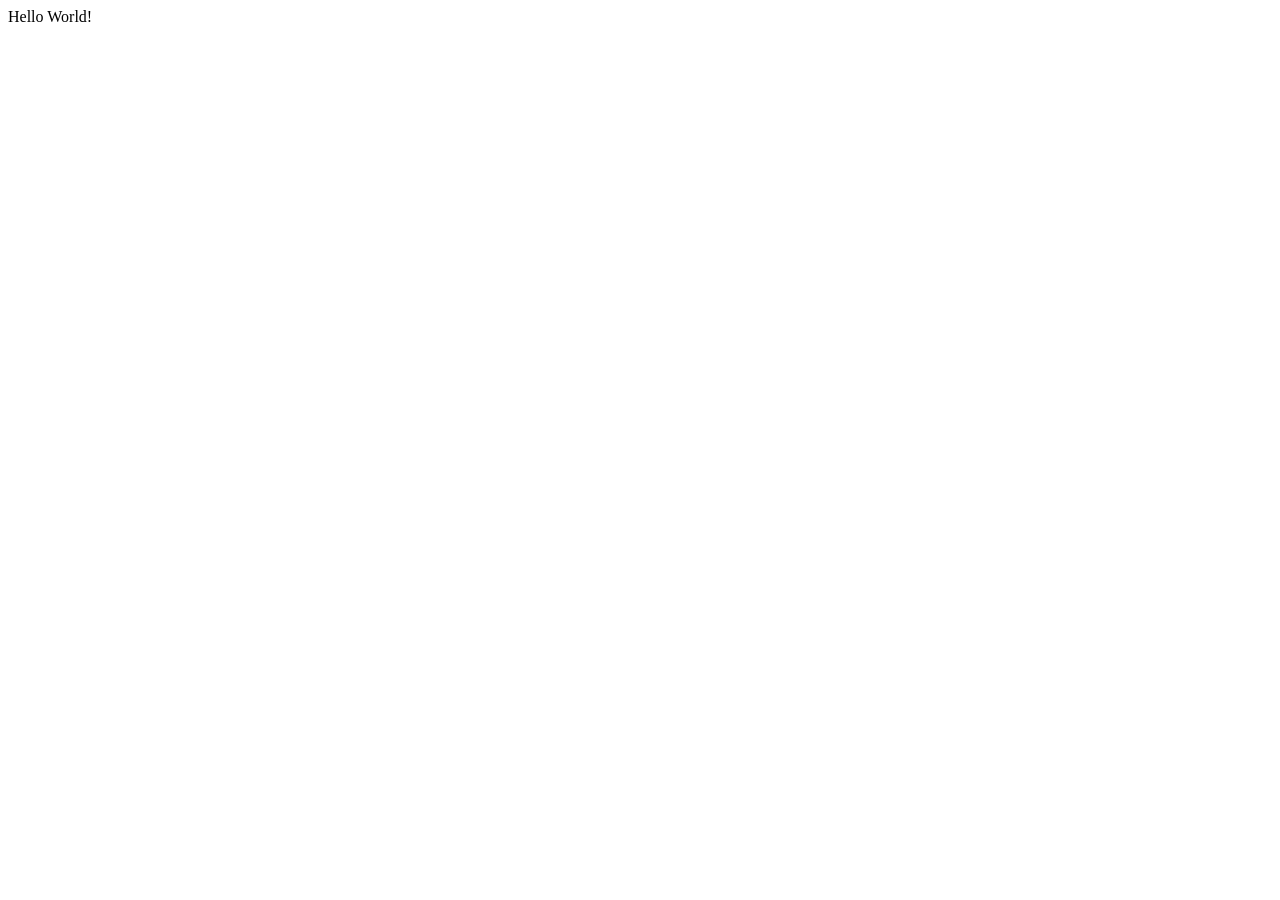
==== index.html @ 3fd52652 "initial commit" ====
<!DOCTYPE html>
<html lang="en">
<head>
    <meta charset="UTF-8">
    <meta name="viewport" content="width=device-width, initial-scale=1.0">
    <title>Document</title>
</head>
<body>
    Hello World!
</body>
</html>
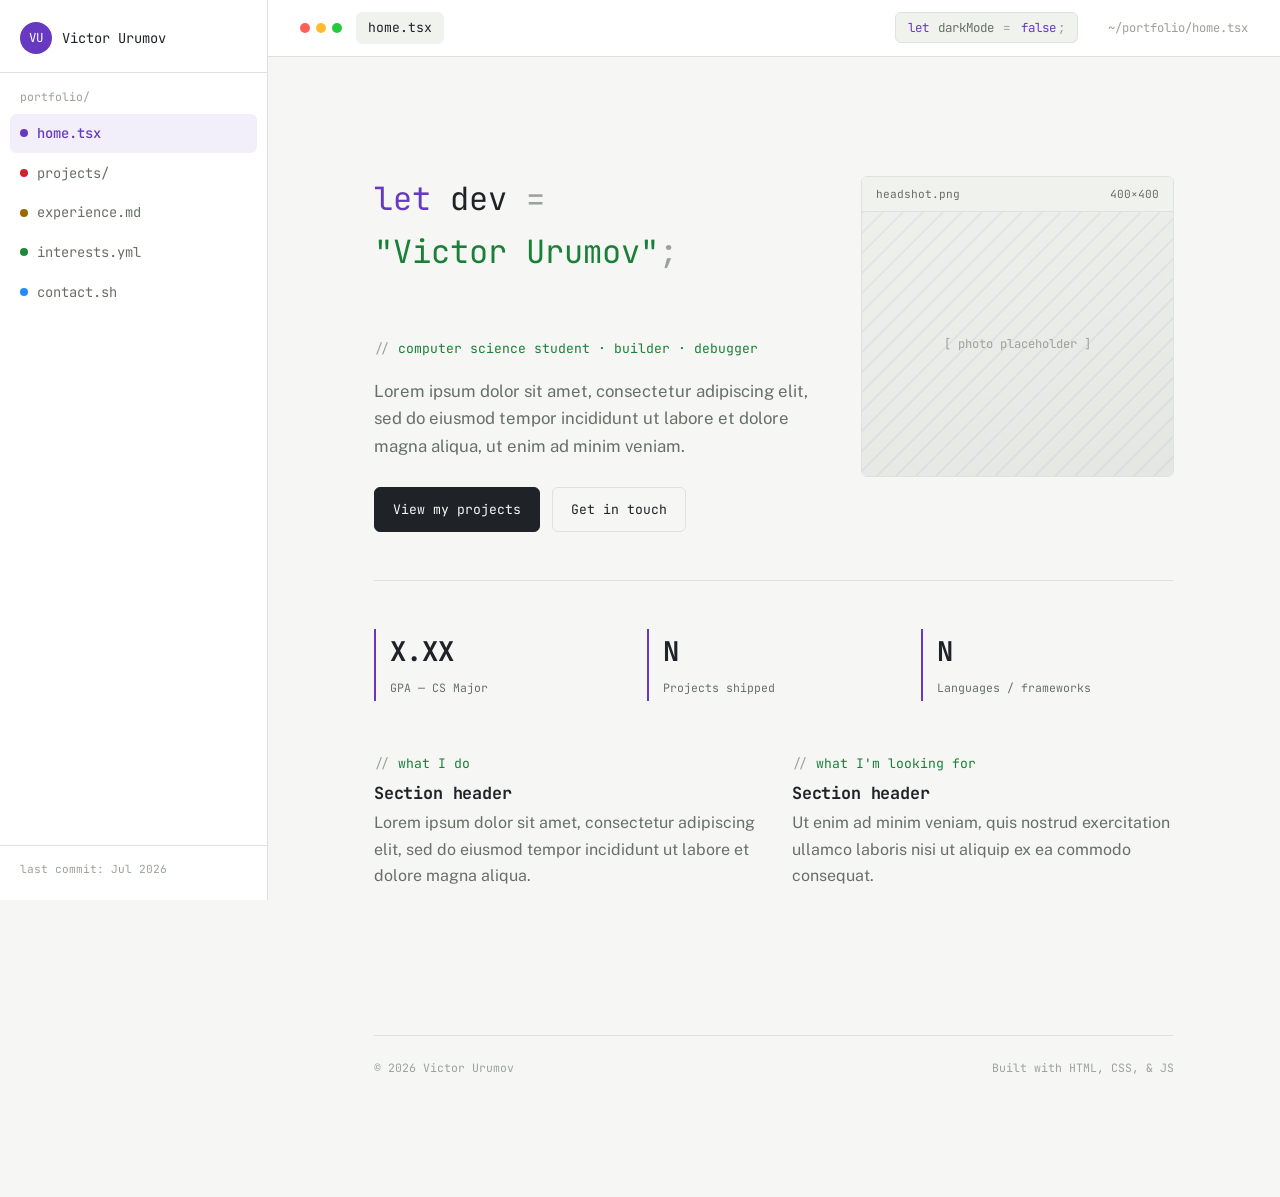
==== commit 8af47e19: "temp site" ====
--- a/index.html
+++ b/index.html
@@ -1,11 +1,121 @@
 <!DOCTYPE html>
 <html lang="en">
 <head>
-    <meta charset="UTF-8">
-    <meta name="viewport" content="width=device-width, initial-scale=1.0">
-    <title>Document</title>
+<meta charset="UTF-8">
+<meta name="viewport" content="width=device-width, initial-scale=1.0">
+<title>Victor Urumov — Portfolio</title>
+<meta name="description" content="Portfolio of Victor Urumov, Computer Science student.">
+<script>
+  // set theme before first paint to avoid a light/dark flash
+  (function () {
+    try {
+      var stored = localStorage.getItem("theme");
+      var theme = stored || (window.matchMedia && window.matchMedia("(prefers-color-scheme: dark)").matches ? "dark" : "light");
+      document.documentElement.setAttribute("data-theme", theme);
+    } catch (e) { /* localStorage unavailable — falls back to light theme */ }
+  })();
+</script>
+<link rel="preconnect" href="https://fonts.googleapis.com">
+<link rel="preconnect" href="https://fonts.gstatic.com" crossorigin>
+<link href="https://fonts.googleapis.com/css2?family=JetBrains+Mono:wght@400;500;600;700&family=Public+Sans:wght@400;500;600&display=swap" rel="stylesheet">
+<link rel="stylesheet" href="css/style.css">
 </head>
 <body>
-    Hello World!
+
+<div class="shell">
+
+  <nav class="explorer">
+    <div class="explorer__user">
+      <div class="explorer__avatar">VU</div>
+      <span>Victor Urumov</span>
+    </div>
+    <div class="explorer__root">portfolio/</div>
+
+    <button class="explorer__toggle" aria-expanded="false" aria-controls="tree">Menu</button>
+
+    <ul class="tree" id="tree">
+      <li><a href="index.html" class="is-active"><span class="dot dot--home"></span>home.tsx</a></li>
+      <li><a href="projects.html"><span class="dot dot--projects"></span>projects/</a></li>
+      <li><a href="experience.html"><span class="dot dot--exp"></span>experience.md</a></li>
+      <li><a href="interests.html"><span class="dot dot--interests"></span>interests.yml</a></li>
+      <li><a href="contact.html"><span class="dot dot--contact"></span>contact.sh</a></li>
+    </ul>
+
+    <div class="explorer__foot">last commit: Jul 2026</div>
+  </nav>
+
+  <main class="page">
+
+    <div class="tabbar">
+      <div class="tabbar__dots"><span></span><span></span><span></span></div>
+      <div class="tabbar__file">home.tsx</div>
+      <button class="theme-toggle" id="themeToggle" aria-pressed="false">
+        <span class="kw">let</span>&nbsp;darkMode&nbsp;<span class="punc">=</span>&nbsp;<span id="themeToggleValue" class="kw">false</span><span class="punc">;</span>
+      </button>
+      <div class="tabbar__path">~/portfolio/home.tsx</div>
+    </div>
+
+    <div class="leaf">
+
+      <section class="hero">
+        <div>
+          <div class="code-line">
+<span class="kw">let</span> dev <span class="punc">=</span><br><span class="str">"Victor Urumov"</span><span class="punc">;</span>
+          </div>
+          <span class="comment">computer science student · builder · debugger</span>
+
+          <!-- Replace this paragraph with a short bio: your year, major, and the kind of problems you like solving. Two to three sentences is plenty. -->
+          <p class="hero__tagline">Lorem ipsum dolor sit amet, consectetur adipiscing elit, sed do eiusmod tempor incididunt ut labore et dolore magna aliqua, ut enim ad minim veniam.</p>
+
+          <div class="hero__actions">
+            <a href="projects.html" class="btn btn--solid">View my projects</a>
+            <a href="contact.html" class="btn btn--outline">Get in touch</a>
+          </div>
+        </div>
+
+        <div class="filecard">
+          <div class="filecard__bar">
+            <span>headshot.png</span>
+            <span>400×400</span>
+          </div>
+          <!-- Swap this div for an <img src="..." alt="..."> of your own photo -->
+          <div class="filecard__photo">[ photo placeholder ]</div>
+        </div>
+      </section>
+
+      <section class="stat-row">
+        <div class="stat"><b>X.XX</b><span>GPA — CS Major</span></div>
+        <div class="stat"><b>N</b><span>Projects shipped</span></div>
+        <div class="stat"><b>N</b><span>Languages / frameworks</span></div>
+      </section>
+
+      <section class="blurb-grid">
+        <div>
+          <span class="comment">what I do</span>
+          <!-- Short paragraph on the kind of work you do / are studying -->
+          <h3>Section header</h3>
+          <p>Lorem ipsum dolor sit amet, consectetur adipiscing elit, sed do eiusmod tempor incididunt ut labore et dolore magna aliqua.</p>
+        </div>
+        <div>
+          <span class="comment">what I'm looking for</span>
+          <!-- Short paragraph on internships / roles / collaborators you're seeking -->
+          <h3>Section header</h3>
+          <p>Ut enim ad minim veniam, quis nostrud exercitation ullamco laboris nisi ut aliquip ex ea commodo consequat.</p>
+        </div>
+      </section>
+
+    </div>
+
+    <footer class="leaf" style="padding-top:0;">
+      <div class="site-foot">
+        <span>© 2026 Victor Urumov</span>
+        <span>Built with HTML, CSS, &amp; JS</span>
+      </div>
+    </footer>
+  </main>
+
+</div>
+
+<script src="js/script.js"></script>
 </body>
-</html>+</html>
--- a/css/style.css
+++ b/css/style.css
@@ -0,0 +1,854 @@
+/* ==========================================================
+   PORTFOLIO — "editor" design system
+   file-tree navigation + code-flavored typography
+   ========================================================== */
+
+:root {
+  /* surfaces */
+  --bg: #f6f7f5;
+  --panel: #ffffff;
+  --code-bg: #f0f2ee;
+  --border: #dde2e0;
+
+  /* text */
+  --ink: #1f2328;
+  --muted: #667066;
+  --faint: #9aa39a;
+
+  /* syntax-inspired accents, used with intent, not decoration */
+  --kw-purple: #6639c0;   /* keywords / active nav / links */
+  --str-green: #1a7f37;   /* strings / "added" / shipped status */
+  --tag-amber: #9a6700;   /* numbers / in-progress status */
+  --diff-red: #cf222e;    /* sparing use — closed/blocked status */
+
+  --font-mono: "JetBrains Mono", "Fira Code", "Courier New", monospace;
+  --font-body: "Public Sans", -apple-system, BlinkMacSystemFont, sans-serif;
+
+  --radius: 6px;
+  --nav-width: 268px;
+}
+
+:root[data-theme="dark"] {
+  --bg: #12151a;
+  --panel: #1a1e24;
+  --code-bg: #21262d;
+  --border: #333a42;
+
+  --ink: #e6edf3;
+  --muted: #9198a1;
+  --faint: #6e7681;
+
+  --kw-purple: #c69cff;
+  --str-green: #7ee787;
+  --tag-amber: #e3b341;
+  --diff-red: #ff7b72;
+}
+
+* { box-sizing: border-box; }
+html { scroll-behavior: smooth; }
+
+body {
+  margin: 0;
+  background: var(--bg);
+  color: var(--ink);
+  font-family: var(--font-body);
+  line-height: 1.65;
+  -webkit-font-smoothing: antialiased;
+}
+
+/* smooth crossfade when the theme changes */
+body,
+.explorer, .tabbar, .tabbar__file, .filecard, .filecard__bar, .filecard__photo,
+.project-card, .project-card__more, .mini-card, .interest-card, .tree a,
+.form-field input, .form-field textarea, .taglist li, .project-card__tags li,
+.theme-toggle, .btn, .code-line, .carousel__btn, .carousel__dot {
+  transition: background-color 0.2s ease, color 0.2s ease, border-color 0.2s ease;
+}
+
+img { max-width: 100%; display: block; }
+a { color: inherit; text-decoration: none; }
+
+h1, h2, h3, h4 {
+  font-family: var(--font-mono);
+  font-weight: 700;
+  letter-spacing: -0.01em;
+  line-height: 1.2;
+  margin: 0 0 0.4em;
+}
+
+p { margin: 0 0 1em; color: var(--muted); }
+
+.comment {
+  display: block;
+  font-family: var(--font-mono);
+  font-size: 0.82rem;
+  color: var(--str-green);
+  margin-bottom: 0.7em;
+}
+
+.comment::before { content: "// "; color: var(--faint); }
+
+a:focus-visible, button:focus-visible, summary:focus-visible,
+input:focus-visible, textarea:focus-visible {
+  outline: 2px solid var(--kw-purple);
+  outline-offset: 3px;
+}
+
+@media (prefers-reduced-motion: reduce) {
+  * { animation: none !important; transition: none !important; scroll-behavior: auto !important; }
+}
+
+/* ==========================================================
+   SHELL
+   ========================================================== */
+
+.shell { display: flex; min-height: 100vh; }
+
+/* ---- file-tree sidebar ---- */
+
+.explorer {
+  width: var(--nav-width);
+  flex-shrink: 0;
+  background: var(--panel);
+  border-right: 1px solid var(--border);
+  position: sticky;
+  top: 0;
+  height: 100vh;
+  display: flex;
+  flex-direction: column;
+  padding: 22px 0;
+}
+
+.explorer__user {
+  display: flex;
+  align-items: center;
+  gap: 10px;
+  padding: 0 20px 18px;
+  border-bottom: 1px solid var(--border);
+  margin-bottom: 14px;
+}
+
+.explorer__avatar {
+  width: 32px;
+  height: 32px;
+  border-radius: 50%;
+  background: var(--kw-purple);
+  color: #fff;
+  font-family: var(--font-mono);
+  font-size: 0.78rem;
+  display: flex;
+  align-items: center;
+  justify-content: center;
+  flex-shrink: 0;
+}
+
+.explorer__user span {
+  font-family: var(--font-mono);
+  font-size: 0.86rem;
+  color: var(--ink);
+}
+
+.explorer__root {
+  font-family: var(--font-mono);
+  font-size: 0.72rem;
+  color: var(--faint);
+  padding: 0 20px 8px;
+  text-transform: lowercase;
+}
+
+.tree {
+  list-style: none;
+  margin: 0;
+  padding: 0 10px;
+  flex: 1;
+}
+
+.tree li { margin-bottom: 1px; }
+
+.tree a {
+  display: flex;
+  align-items: center;
+  gap: 9px;
+  font-family: var(--font-mono);
+  font-size: 0.86rem;
+  color: var(--muted);
+  padding: 8px 10px;
+  border-radius: var(--radius);
+  transition: background 0.15s ease, color 0.15s ease;
+}
+
+.tree a:hover { background: var(--code-bg); color: var(--ink); }
+
+.tree a.is-active {
+  background: rgba(102, 57, 192, 0.08);
+  color: var(--kw-purple);
+  font-weight: 500;
+}
+
+.dot {
+  width: 8px;
+  height: 8px;
+  border-radius: 50%;
+  flex-shrink: 0;
+}
+
+.dot--home { background: var(--kw-purple); }
+.dot--exp { background: var(--tag-amber); }
+.dot--interests { background: #1f883d; }
+.dot--projects { background: #cf222e; }
+.dot--contact { background: #218bff; }
+
+.explorer__foot {
+  padding: 14px 20px 0;
+  margin-top: 12px;
+  border-top: 1px solid var(--border);
+  font-family: var(--font-mono);
+  font-size: 0.7rem;
+  color: var(--faint);
+}
+
+.explorer__toggle { display: none; }
+
+/* ---- main column ---- */
+
+.page { flex: 1; min-width: 0; }
+
+/* editor tab bar chrome at top of every page */
+.tabbar {
+  display: flex;
+  align-items: center;
+  gap: 14px;
+  background: var(--panel);
+  border-bottom: 1px solid var(--border);
+  padding: 12px 32px;
+  position: sticky;
+  top: 0;
+  z-index: 10;
+}
+
+.tabbar__dots { display: flex; gap: 6px; flex-shrink: 0; }
+.tabbar__dots span {
+  width: 10px; height: 10px; border-radius: 50%;
+}
+.tabbar__dots span:nth-child(1) { background: #ff5f56; }
+.tabbar__dots span:nth-child(2) { background: #ffbd2e; }
+.tabbar__dots span:nth-child(3) { background: #27c93f; }
+
+.tabbar__file {
+  font-family: var(--font-mono);
+  font-size: 0.82rem;
+  color: var(--ink);
+  background: var(--code-bg);
+  padding: 5px 12px;
+  border-radius: var(--radius);
+}
+
+.tabbar__path {
+  font-family: var(--font-mono);
+  font-size: 0.76rem;
+  color: var(--faint);
+  margin-left: auto;
+}
+
+.theme-toggle {
+  margin-left: auto;
+  display: flex;
+  align-items: center;
+  gap: 2px;
+  font-family: var(--font-mono);
+  font-size: 0.78rem;
+  background: var(--code-bg);
+  border: 1px solid var(--border);
+  appearance: none;
+  color: var(--muted);
+  padding: 6px 12px;
+  border-radius: var(--radius);
+  cursor: pointer;
+}
+
+.theme-toggle:hover { border-color: var(--kw-purple); color: var(--ink); }
+
+.theme-toggle + .tabbar__path { margin-left: 16px; }
+
+.leaf {
+  max-width: 880px;
+  margin: 0 auto;
+  padding: 64px 40px 120px;
+}
+
+.leaf--wide { max-width: 1080px; }
+
+/* ==========================================================
+   HOME
+   ========================================================== */
+
+.hero {
+  display: grid;
+  grid-template-columns: 1.25fr 0.9fr;
+  gap: 52px;
+  align-items: center;
+  padding-bottom: 48px;
+  border-bottom: 1px solid var(--border);
+  margin-bottom: 48px;
+}
+
+.code-line {
+  font-family: var(--font-mono);
+  font-size: clamp(1.4rem, 3.4vw, 2rem);
+  margin-bottom: 6px;
+  white-space: pre-wrap;
+  word-break: break-word;
+}
+
+.kw { color: var(--kw-purple); }
+.str { color: var(--str-green); }
+.punc { color: var(--faint); }
+.fn { color: #953800; }
+
+.hero__tagline {
+  font-size: 1.05rem;
+  color: var(--muted);
+  max-width: 48ch;
+  margin: 18px 0 26px;
+}
+
+.hero__actions { display: flex; gap: 12px; flex-wrap: wrap; }
+
+.btn {
+  display: inline-block;
+  font-family: var(--font-mono);
+  font-size: 0.82rem;
+  padding: 11px 18px;
+  border-radius: var(--radius);
+  border: 1px solid var(--border);
+  transition: transform 0.15s ease, background 0.15s ease, color 0.15s ease, border-color 0.15s ease;
+}
+
+.btn--solid { background: var(--ink); color: var(--bg); border-color: var(--ink); }
+.btn--solid:hover { background: var(--kw-purple); border-color: var(--kw-purple); transform: translateY(-2px); }
+
+.btn--outline:hover { border-color: var(--kw-purple); color: var(--kw-purple); transform: translateY(-2px); }
+
+.filecard {
+  background: var(--panel);
+  border: 1px solid var(--border);
+  border-radius: var(--radius);
+  overflow: hidden;
+}
+
+.filecard__bar {
+  display: flex;
+  justify-content: space-between;
+  align-items: center;
+  padding: 8px 14px;
+  background: var(--code-bg);
+  border-bottom: 1px solid var(--border);
+  font-family: var(--font-mono);
+  font-size: 0.7rem;
+  color: var(--muted);
+}
+
+.filecard__photo {
+  aspect-ratio: 4/3.4;
+  background:
+    repeating-linear-gradient(135deg, rgba(102,57,192,0.06) 0 2px, transparent 2px 14px),
+    linear-gradient(160deg, #eef0ec 0%, #e4e7e1 100%);
+  display: flex;
+  align-items: center;
+  justify-content: center;
+  text-align: center;
+  padding: 20px;
+  color: var(--faint);
+  font-family: var(--font-mono);
+  font-size: 0.76rem;
+}
+
+.stat-row {
+  display: grid;
+  grid-template-columns: repeat(3, 1fr);
+  gap: 20px;
+  margin-bottom: 52px;
+}
+
+.stat {
+  border-left: 2px solid var(--kw-purple);
+  padding-left: 14px;
+}
+
+.stat b {
+  display: block;
+  font-family: var(--font-mono);
+  font-size: 1.7rem;
+  color: var(--ink);
+}
+
+.stat span {
+  font-family: var(--font-mono);
+  font-size: 0.72rem;
+  color: var(--muted);
+}
+
+.blurb-grid {
+  display: grid;
+  grid-template-columns: 1fr 1fr;
+  gap: 36px;
+}
+
+.blurb-grid h3 { font-size: 1.05rem; }
+
+/* ==========================================================
+   SECTION HEADER (shared)
+   ========================================================== */
+
+.page-head { margin-bottom: 44px; }
+.page-head h1 { font-size: clamp(1.8rem, 4vw, 2.4rem); }
+
+/* ==========================================================
+   EXPERIENCE — timeline
+   ========================================================== */
+
+.section-block { margin-bottom: 58px; }
+.section-block > h2 {
+  font-size: 1.1rem;
+  margin-bottom: 22px;
+  display: flex;
+  align-items: center;
+  gap: 10px;
+}
+.section-block > h2::after {
+  content: "";
+  height: 1px;
+  background: var(--border);
+  flex: 1;
+}
+
+.timeline {
+  border-left: 2px solid var(--border);
+  padding-left: 26px;
+}
+
+.tl-entry { position: relative; padding-bottom: 38px; }
+.tl-entry:last-child { padding-bottom: 0; }
+
+.tl-entry::before {
+  content: "";
+  position: absolute;
+  left: -32px;
+  top: 5px;
+  width: 8px; height: 8px;
+  border-radius: 50%;
+  background: var(--kw-purple);
+}
+
+.tl-entry__date {
+  font-family: var(--font-mono);
+  font-size: 0.72rem;
+  color: var(--tag-amber);
+  margin-bottom: 4px;
+}
+
+.tl-entry__role { font-size: 1.05rem; margin-bottom: 2px; }
+.tl-entry__org { font-family: var(--font-mono); font-size: 0.8rem; color: var(--muted); margin-bottom: 8px; }
+.tl-entry ul { margin: 8px 0 0; padding-left: 18px; color: var(--muted); }
+.tl-entry li { margin-bottom: 4px; }
+
+.card-row { display: grid; grid-template-columns: repeat(2, 1fr); gap: 16px; }
+
+.mini-card {
+  background: var(--panel);
+  border: 1px solid var(--border);
+  border-radius: var(--radius);
+  padding: 16px 18px;
+}
+
+.mini-card__top {
+  font-family: var(--font-mono);
+  font-size: 0.68rem;
+  color: var(--muted);
+  margin-bottom: 6px;
+}
+
+.mini-card h4 { font-size: 0.98rem; margin-bottom: 4px; }
+.mini-card p { font-size: 0.9rem; margin-bottom: 0; }
+
+.taglist { list-style: none; padding: 0; margin: 0; display: flex; flex-wrap: wrap; gap: 8px; }
+.taglist li {
+  font-family: var(--font-mono);
+  font-size: 0.72rem;
+  border: 1px solid var(--border);
+  background: var(--code-bg);
+  padding: 5px 10px;
+  border-radius: 20px;
+  color: var(--ink);
+}
+
+/* ==========================================================
+   INTERESTS
+   ========================================================== */
+
+.interest-grid {
+  display: grid;
+  grid-template-columns: repeat(3, 1fr);
+  gap: 18px;
+  margin-bottom: 44px;
+}
+
+.interest-card {
+  background: var(--panel);
+  border: 1px solid var(--border);
+  border-radius: var(--radius);
+  padding: 20px;
+  transition: transform 0.15s ease, border-color 0.15s ease;
+}
+
+.interest-card:hover { transform: translateY(-3px); border-color: var(--kw-purple); }
+
+.interest-card .comment { margin-bottom: 10px; }
+.interest-card h4 { font-size: 1rem; }
+.interest-card p { font-size: 0.92rem; margin-bottom: 0; }
+
+.pull-quote {
+  font-family: var(--font-mono);
+  font-size: 1.1rem;
+  color: var(--ink);
+  border-left: 2px solid var(--str-green);
+  padding-left: 20px;
+  margin: 44px 0;
+  max-width: 62ch;
+}
+
+.pull-quote::before { content: "/* "; color: var(--faint); }
+.pull-quote::after { content: " */"; color: var(--faint); }
+
+/* ==========================================================
+   PROJECTS — the centerpiece
+   ========================================================== */
+
+.projects-intro { max-width: 62ch; margin-bottom: 40px; }
+
+.project-grid {
+  display: grid;
+  grid-template-columns: repeat(2, 1fr);
+  gap: 22px;
+  align-items: start;
+}
+
+.project-card {
+  background: var(--panel);
+  border: 1px solid var(--border);
+  border-radius: var(--radius);
+  overflow: hidden;
+  transition: border-color 0.15s ease, box-shadow 0.15s ease;
+}
+
+.project-card:hover { border-color: var(--kw-purple); box-shadow: 0 4px 14px rgba(31,35,40,0.06); }
+
+.project-card__thumb {
+  position: relative;
+}
+
+.carousel {
+  position: relative;
+  aspect-ratio: 16/9;
+  overflow: hidden;
+}
+
+.carousel__track {
+  display: flex;
+  height: 100%;
+  transition: transform 0.35s ease;
+}
+
+.carousel__slide {
+  flex: 0 0 100%;
+  position: relative;
+  display: flex;
+  align-items: center;
+  justify-content: center;
+}
+
+.carousel__slide:nth-child(3n+1) { background: linear-gradient(150deg, #eceef0 0%, #dde1e4 100%); }
+.carousel__slide:nth-child(3n+2) { background: linear-gradient(150deg, #ece7f5 0%, #ddd6ef 100%); }
+.carousel__slide:nth-child(3n+3) { background: linear-gradient(150deg, #e9f3ec 0%, #d9ecdf 100%); }
+
+:root[data-theme="dark"] .carousel__slide:nth-child(3n+1) { background: linear-gradient(150deg, #21262d 0%, #2b323a 100%); }
+:root[data-theme="dark"] .carousel__slide:nth-child(3n+2) { background: linear-gradient(150deg, #241f30 0%, #2e2740 100%); }
+:root[data-theme="dark"] .carousel__slide:nth-child(3n+3) { background: linear-gradient(150deg, #1c2a20 0%, #223428 100%); }
+
+.carousel__slide span {
+  position: absolute;
+  left: 10px;
+  bottom: 10px;
+  font-family: var(--font-mono);
+  font-size: 0.68rem;
+  color: var(--muted);
+  background: rgba(255,255,255,0.85);
+  padding: 3px 8px;
+  border-radius: 4px;
+}
+
+:root[data-theme="dark"] .carousel__slide span { background: rgba(18,21,26,0.8); }
+
+.carousel__btn {
+  position: absolute;
+  top: 50%;
+  transform: translateY(-50%);
+  width: 30px;
+  height: 30px;
+  border-radius: 50%;
+  border: none;
+  appearance: none;
+  background: rgba(255,255,255,0.85);
+  color: var(--ink);
+  font-family: var(--font-mono);
+  font-size: 1rem;
+  line-height: 1;
+  cursor: pointer;
+  display: flex;
+  align-items: center;
+  justify-content: center;
+  opacity: 0;
+  transition: opacity 0.15s ease, background 0.15s ease, transform 0.15s ease;
+}
+
+:root[data-theme="dark"] .carousel__btn { background: rgba(26,30,36,0.85); color: var(--ink); }
+
+.carousel:hover .carousel__btn,
+.carousel__btn:focus-visible { opacity: 1; }
+
+.carousel__btn--prev { left: 8px; }
+.carousel__btn--next { right: 8px; }
+.carousel__btn:hover { background: var(--kw-purple); color: #fff; }
+
+.carousel__dots {
+  position: absolute;
+  bottom: 8px;
+  left: 0;
+  right: 0;
+  display: flex;
+  justify-content: center;
+  gap: 5px;
+}
+
+.carousel__dot {
+  width: 6px;
+  height: 6px;
+  border-radius: 50%;
+  background: rgba(255,255,255,0.6);
+  border: 1px solid rgba(31,35,40,0.25);
+  appearance: none;
+  cursor: pointer;
+  padding: 0;
+  line-height: 0;
+}
+
+.carousel__dot.is-active { background: var(--kw-purple); border-color: var(--kw-purple); }
+
+.project-card__body { padding: 18px 20px 20px; }
+
+.project-card__status {
+  display: inline-flex;
+  align-items: center;
+  gap: 6px;
+  font-family: var(--font-mono);
+  font-size: 0.68rem;
+  color: var(--muted);
+  margin-bottom: 10px;
+}
+
+.status-dot { width: 7px; height: 7px; border-radius: 50%; }
+.status-dot--shipped { background: var(--str-green); }
+.status-dot--progress { background: var(--tag-amber); }
+.status-dot--archived { background: var(--faint); }
+
+.project-card__title { font-size: 1.05rem; margin-bottom: 6px; }
+.project-card__desc { font-size: 0.9rem; margin-bottom: 12px; }
+
+.project-card__tags { list-style: none; padding: 0; margin: 0 0 14px; display: flex; flex-wrap: wrap; gap: 6px; }
+.project-card__tags li {
+  font-family: var(--font-mono);
+  font-size: 0.68rem;
+  background: var(--code-bg);
+  border: 1px solid var(--border);
+  padding: 3px 8px;
+  border-radius: 4px;
+  color: var(--ink);
+}
+
+/* native <details> disclosure, styled like an expanding diff block.
+   JS progressively enhances open/close with a height animation —
+   this all still works with plain HTML/CSS if JS fails to load. */
+.project-card details {
+  border-top: 1px dashed var(--border);
+  overflow: hidden;
+}
+
+.project-card summary {
+  list-style: none;
+  cursor: pointer;
+  padding: 12px 20px;
+  font-family: var(--font-mono);
+  font-size: 0.78rem;
+  color: var(--kw-purple);
+  display: flex;
+  align-items: center;
+  gap: 6px;
+  user-select: none;
+}
+
+.project-card summary::-webkit-details-marker { display: none; }
+
+.project-card summary::before {
+  content: "▸";
+  transition: transform 0.15s ease;
+  display: inline-block;
+}
+
+.project-card details[open] summary::before { transform: rotate(90deg); }
+
+.project-card details[open] summary { border-bottom: 1px solid var(--border); }
+
+.project-card__more {
+  padding: 16px 20px 20px;
+  border-left: 3px solid var(--str-green);
+  margin: 0 16px 16px;
+  background: var(--code-bg);
+  border-radius: 0 4px 4px 0;
+}
+
+.project-card__more h5 {
+  font-family: var(--font-mono);
+  font-size: 0.7rem;
+  text-transform: uppercase;
+  letter-spacing: 0.04em;
+  color: var(--muted);
+  margin: 0 0 6px;
+}
+
+.project-card__more p { font-size: 0.88rem; margin-bottom: 12px; }
+.project-card__more ul { margin: 0 0 12px; padding-left: 18px; font-size: 0.88rem; color: var(--muted); }
+.project-card__more li { margin-bottom: 4px; }
+
+.project-card__links { display: flex; gap: 16px; margin-top: 4px; }
+.project-card__links a {
+  font-family: var(--font-mono);
+  font-size: 0.8rem;
+  color: var(--kw-purple);
+  border-bottom: 1px solid transparent;
+}
+.project-card__links a:hover { border-bottom-color: var(--kw-purple); }
+
+/* ==========================================================
+   CONTACT
+   ========================================================== */
+
+.contact-grid { display: grid; grid-template-columns: 1fr 1fr; gap: 44px; align-items: start; }
+
+.social-list { list-style: none; margin: 0; padding: 0; }
+.social-list li { border-top: 1px solid var(--border); }
+.social-list li:last-child { border-bottom: 1px solid var(--border); }
+
+.social-list a {
+  display: flex;
+  justify-content: space-between;
+  align-items: center;
+  padding: 15px 4px;
+  transition: padding-left 0.15s ease, color 0.15s ease;
+}
+
+.social-list a:hover { padding-left: 8px; color: var(--kw-purple); }
+
+.social-list .handle { font-family: var(--font-mono); font-size: 0.78rem; color: var(--muted); }
+
+.form-field { margin-bottom: 16px; }
+
+.form-field label {
+  display: block;
+  font-family: var(--font-mono);
+  font-size: 0.72rem;
+  color: var(--muted);
+  margin-bottom: 6px;
+}
+
+.form-field input, .form-field textarea {
+  width: 100%;
+  border: 1px solid var(--border);
+  background: var(--panel);
+  border-radius: var(--radius);
+  padding: 10px 12px;
+  font-family: var(--font-body);
+  font-size: 0.95rem;
+  color: var(--ink);
+}
+
+.form-field textarea { min-height: 110px; resize: vertical; }
+
+.form-note { font-family: var(--font-mono); font-size: 0.7rem; color: var(--faint); margin-top: 10px; }
+
+/* ==========================================================
+   FOOTER
+   ========================================================== */
+
+.site-foot {
+  border-top: 1px solid var(--border);
+  margin-top: 10px;
+  padding-top: 22px;
+  display: flex;
+  justify-content: space-between;
+  flex-wrap: wrap;
+  gap: 8px;
+  font-family: var(--font-mono);
+  font-size: 0.72rem;
+  color: var(--faint);
+}
+
+/* ==========================================================
+   RESPONSIVE
+   ========================================================== */
+
+@media (max-width: 920px) {
+  .hero { grid-template-columns: 1fr; }
+  .filecard { max-width: 320px; margin: 0 auto; }
+  .blurb-grid, .card-row, .contact-grid { grid-template-columns: 1fr; }
+  .interest-grid, .project-grid { grid-template-columns: 1fr; }
+  .stat-row { grid-template-columns: 1fr; gap: 14px; }
+}
+
+@media (max-width: 720px) {
+  .shell { flex-direction: column; }
+
+  .explorer {
+    position: sticky; top: 0; height: auto; width: 100%;
+    flex-direction: row; align-items: center; justify-content: space-between;
+    padding: 12px 16px; border-right: none; border-bottom: 1px solid var(--border);
+    z-index: 30;
+  }
+
+  .explorer__root, .explorer__foot { display: none; }
+
+  .explorer__toggle {
+    display: block;
+    background: var(--code-bg);
+    border: 1px solid var(--border);
+    color: var(--ink);
+    font-family: var(--font-mono);
+    font-size: 0.72rem;
+    padding: 7px 12px;
+    border-radius: var(--radius);
+  }
+
+  .tree {
+    display: none;
+    position: absolute;
+    top: 100%; left: 0; right: 0;
+    background: var(--panel);
+    border-bottom: 1px solid var(--border);
+    padding: 8px 12px 14px;
+  }
+
+  .tree.is-open { display: block; }
+
+  .tabbar__path { display: none; }
+  .leaf { padding: 40px 20px 80px; }
+  .carousel__btn { opacity: 1; }
+}
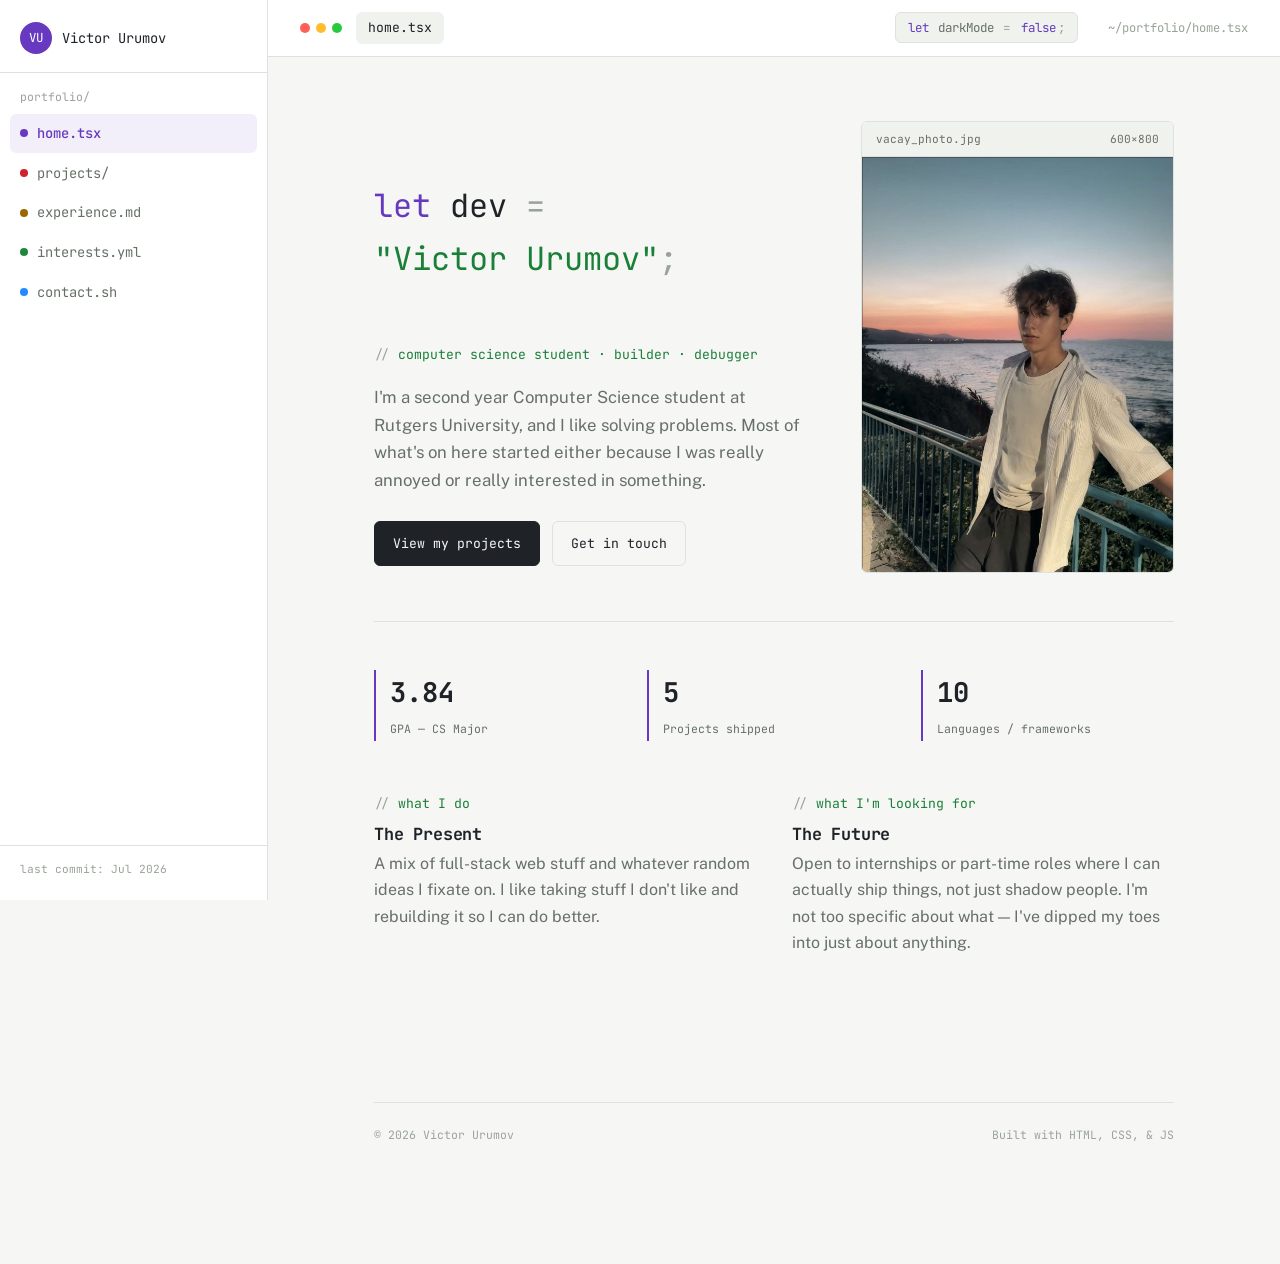
==== commit 3281691b: "major content update" ====
--- a/index.html
+++ b/index.html
@@ -65,7 +65,7 @@
           <span class="comment">computer science student · builder · debugger</span>
 
           <!-- Replace this paragraph with a short bio: your year, major, and the kind of problems you like solving. Two to three sentences is plenty. -->
-          <p class="hero__tagline">Lorem ipsum dolor sit amet, consectetur adipiscing elit, sed do eiusmod tempor incididunt ut labore et dolore magna aliqua, ut enim ad minim veniam.</p>
+          <p class="hero__tagline">I'm a second year Computer Science student at Rutgers University, and I like solving problems. Most of what's on here started either because I was really annoyed or really interested in something.</p>
 
           <div class="hero__actions">
             <a href="projects.html" class="btn btn--solid">View my projects</a>
@@ -75,32 +75,34 @@
 
         <div class="filecard">
           <div class="filecard__bar">
-            <span>headshot.png</span>
-            <span>400×400</span>
+            <span>vacay_photo.jpg</span>
+            <span>600×800</span>
           </div>
           <!-- Swap this div for an <img src="..." alt="..."> of your own photo -->
-          <div class="filecard__photo">[ photo placeholder ]</div>
+          <img src="images/photo.jpg" alt="headshot">
+          <!-- <div class="filecard__photo">[ photo placeholder ]</div> -->
         </div>
       </section>
 
       <section class="stat-row">
-        <div class="stat"><b>X.XX</b><span>GPA — CS Major</span></div>
-        <div class="stat"><b>N</b><span>Projects shipped</span></div>
-        <div class="stat"><b>N</b><span>Languages / frameworks</span></div>
+        <div class="stat"><b>3.84</b><span>GPA — CS Major</span></div>
+        <div class="stat"><b>5</b><span>Projects shipped</span></div>
+        <div class="stat"><b>10</b><span>Languages / frameworks</span></div>
       </section>
 
       <section class="blurb-grid">
         <div>
           <span class="comment">what I do</span>
           <!-- Short paragraph on the kind of work you do / are studying -->
-          <h3>Section header</h3>
-          <p>Lorem ipsum dolor sit amet, consectetur adipiscing elit, sed do eiusmod tempor incididunt ut labore et dolore magna aliqua.</p>
+          <h3>The Present</h3>
+          <!-- fill this out -->
+          <p>A mix of full-stack web stuff and whatever random ideas I fixate on. I like taking stuff I don't like and rebuilding it so I can do better. </p>
         </div>
         <div>
           <span class="comment">what I'm looking for</span>
           <!-- Short paragraph on internships / roles / collaborators you're seeking -->
-          <h3>Section header</h3>
-          <p>Ut enim ad minim veniam, quis nostrud exercitation ullamco laboris nisi ut aliquip ex ea commodo consequat.</p>
+          <h3>The Future</h3>
+          <p>Open to internships or part-time roles where I can actually ship things, not just shadow people. I'm not too specific about what — I've dipped my toes into just about anything. </p>
         </div>
       </section>
 
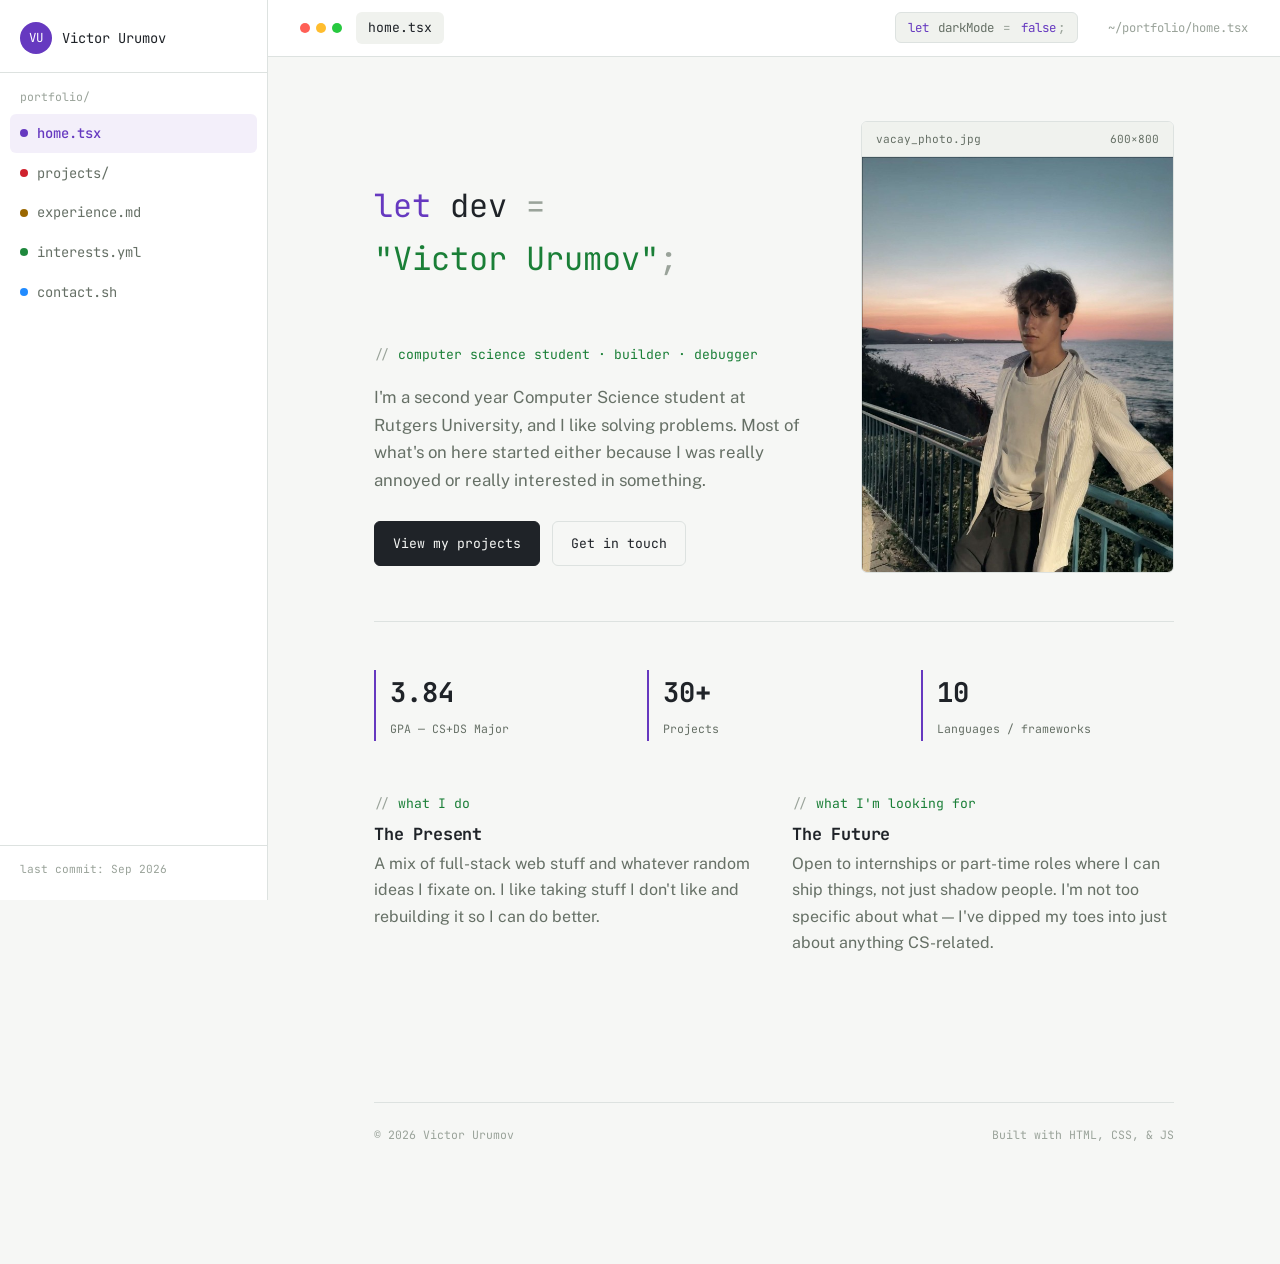
==== commit 6da6a20c: "finished up most projects, added more info and resume" ====
--- a/index.html
+++ b/index.html
@@ -41,7 +41,7 @@
       <li><a href="contact.html"><span class="dot dot--contact"></span>contact.sh</a></li>
     </ul>
 
-    <div class="explorer__foot">last commit: Jul 2026</div>
+    <div class="explorer__foot">last commit: Sep 2026</div>
   </nav>
 
   <main class="page">
@@ -85,8 +85,8 @@
       </section>
 
       <section class="stat-row">
-        <div class="stat"><b>3.84</b><span>GPA — CS Major</span></div>
-        <div class="stat"><b>5</b><span>Projects shipped</span></div>
+        <div class="stat"><b>3.84</b><span>GPA — CS+DS Major</span></div>
+        <div class="stat"><b>30+</b><span>Projects</span></div>
         <div class="stat"><b>10</b><span>Languages / frameworks</span></div>
       </section>
 
@@ -102,7 +102,7 @@
           <span class="comment">what I'm looking for</span>
           <!-- Short paragraph on internships / roles / collaborators you're seeking -->
           <h3>The Future</h3>
-          <p>Open to internships or part-time roles where I can actually ship things, not just shadow people. I'm not too specific about what — I've dipped my toes into just about anything. </p>
+          <p>Open to internships or part-time roles where I can ship things, not just shadow people. I'm not too specific about what — I've dipped my toes into just about anything CS-related. </p>
         </div>
       </section>
 
--- a/css/style.css
+++ b/css/style.css
@@ -565,6 +565,16 @@
   display: flex;
   align-items: center;
   justify-content: center;
+  overflow: hidden;
+}
+
+.carousel__slide img {
+  display: block;
+  width: 100%;
+  height: 100%;
+  object-fit: scale-down;
+  object-position: center;
+  background: rgba(255,255,255,0.08);
 }
 
 .carousel__slide:nth-child(3n+1) { background: linear-gradient(150deg, #eceef0 0%, #dde1e4 100%); }
@@ -616,6 +626,9 @@
 .carousel:hover .carousel__btn,
 .carousel__btn:focus-visible { opacity: 1; }
 
+.carousel--single .carousel__btn,
+.carousel--single .carousel__dots { display: none; }
+
 .carousel__btn--prev { left: 8px; }
 .carousel__btn--next { right: 8px; }
 .carousel__btn:hover { background: var(--kw-purple); color: #fff; }
@@ -656,6 +669,11 @@
   margin-bottom: 10px;
 }
 
+.project-card__year {
+  margin-left: 2px;
+  color: var(--faint);
+}
+
 .status-dot { width: 7px; height: 7px; border-radius: 50%; }
 .status-dot--shipped { background: var(--str-green); }
 .status-dot--progress { background: var(--tag-amber); }
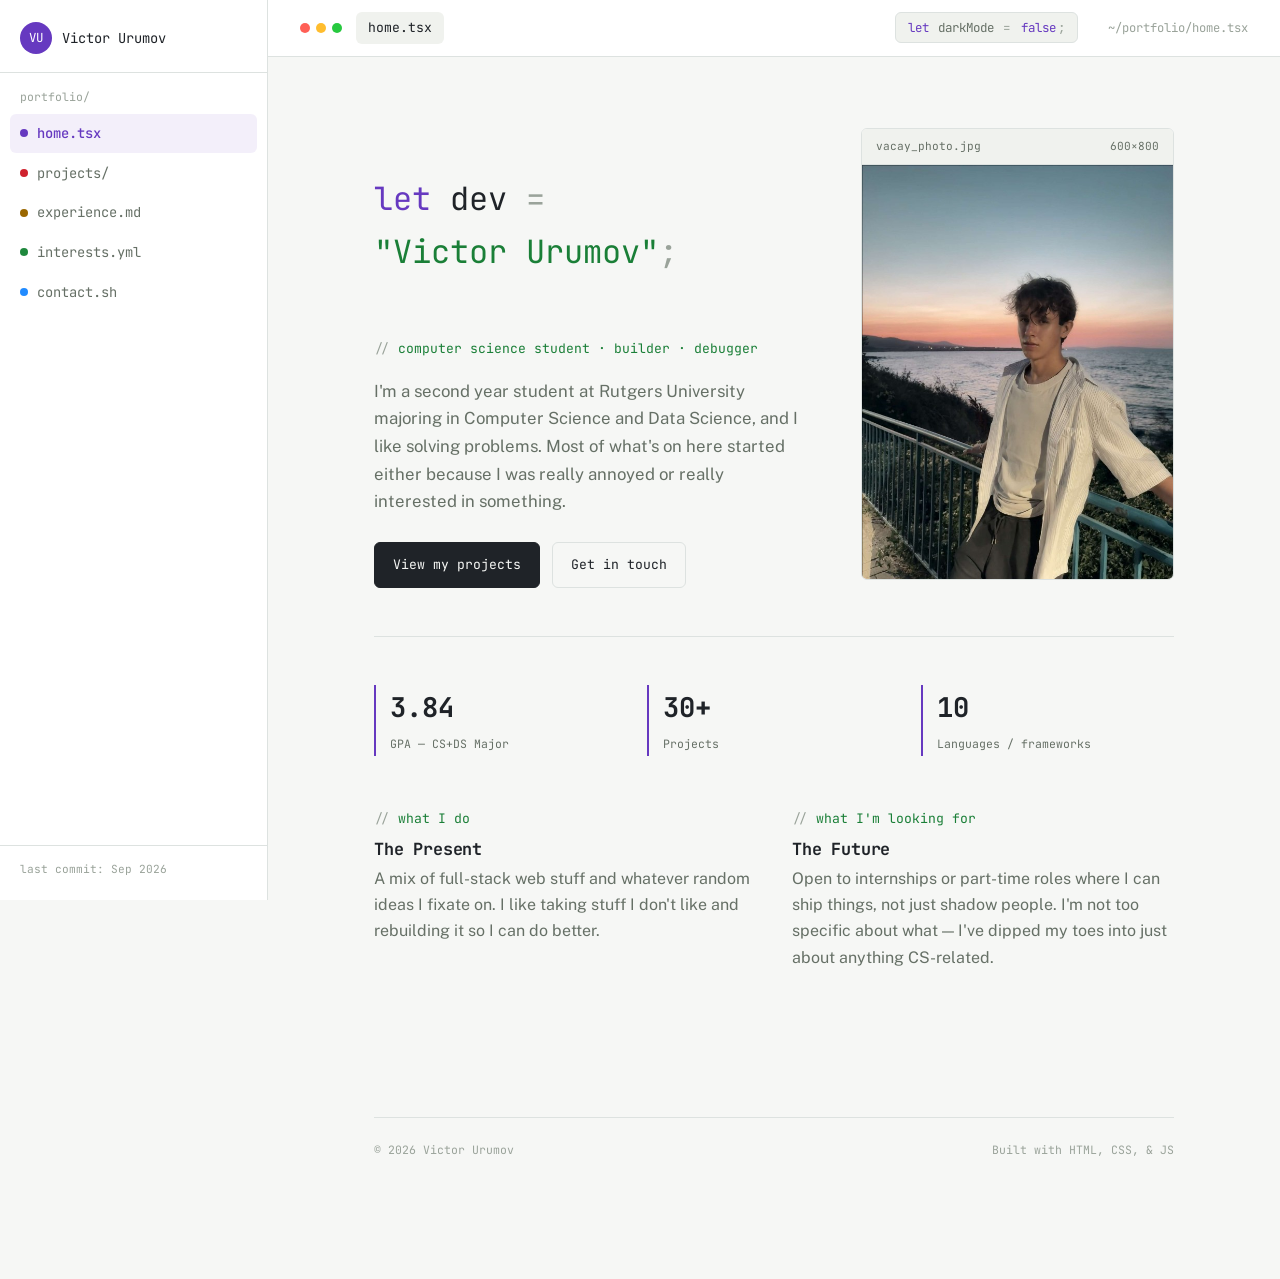
==== commit 959ebf66: "small fixes" ====
--- a/index.html
+++ b/index.html
@@ -64,8 +64,7 @@
           </div>
           <span class="comment">computer science student · builder · debugger</span>
 
-          <!-- Replace this paragraph with a short bio: your year, major, and the kind of problems you like solving. Two to three sentences is plenty. -->
-          <p class="hero__tagline">I'm a second year Computer Science student at Rutgers University, and I like solving problems. Most of what's on here started either because I was really annoyed or really interested in something.</p>
+          <p class="hero__tagline">I'm a second year student at Rutgers University majoring in Computer Science and Data Science, and I like solving problems. Most of what's on here started either because I was really annoyed or really interested in something.</p>
 
           <div class="hero__actions">
             <a href="projects.html" class="btn btn--solid">View my projects</a>
@@ -78,7 +77,6 @@
             <span>vacay_photo.jpg</span>
             <span>600×800</span>
           </div>
-          <!-- Swap this div for an <img src="..." alt="..."> of your own photo -->
           <img src="images/photo.jpg" alt="headshot">
           <!-- <div class="filecard__photo">[ photo placeholder ]</div> -->
         </div>
@@ -93,14 +91,11 @@
       <section class="blurb-grid">
         <div>
           <span class="comment">what I do</span>
-          <!-- Short paragraph on the kind of work you do / are studying -->
           <h3>The Present</h3>
-          <!-- fill this out -->
           <p>A mix of full-stack web stuff and whatever random ideas I fixate on. I like taking stuff I don't like and rebuilding it so I can do better. </p>
         </div>
         <div>
           <span class="comment">what I'm looking for</span>
-          <!-- Short paragraph on internships / roles / collaborators you're seeking -->
           <h3>The Future</h3>
           <p>Open to internships or part-time roles where I can ship things, not just shadow people. I'm not too specific about what — I've dipped my toes into just about anything CS-related. </p>
         </div>
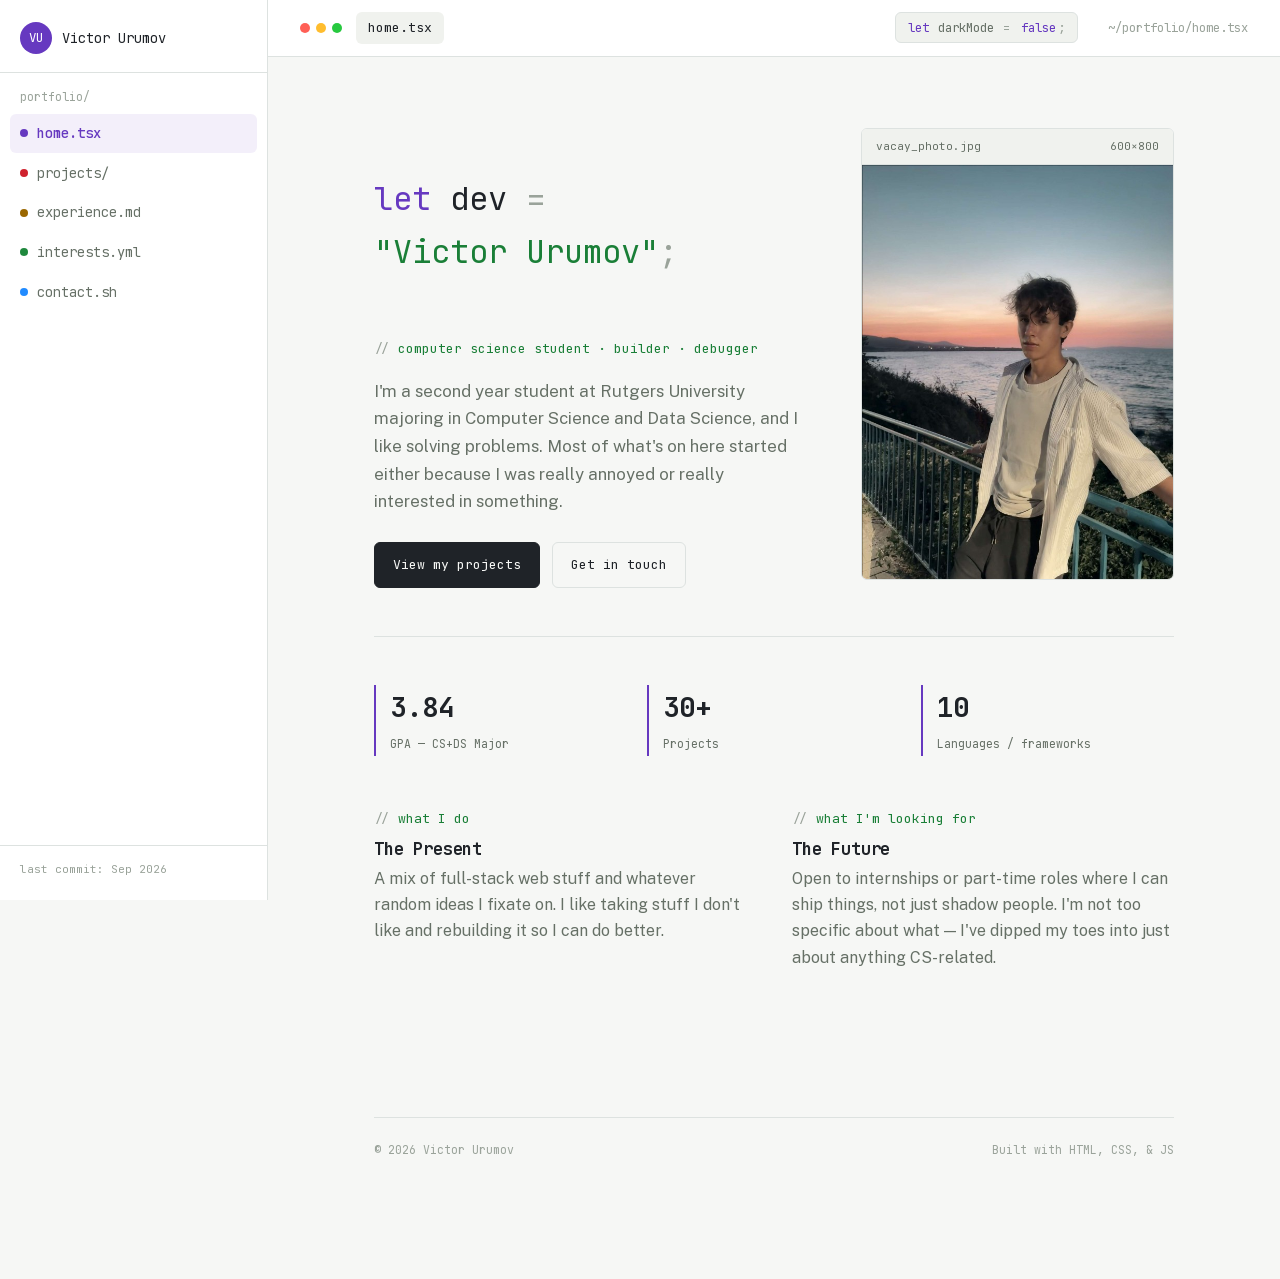
==== commit 95d88be0: "compressed project images, added favicon, updated resume, optimized fonts" ====
--- a/index.html
+++ b/index.html
@@ -15,9 +15,9 @@
     } catch (e) { /* localStorage unavailable — falls back to light theme */ }
   })();
 </script>
-<link rel="preconnect" href="https://fonts.googleapis.com">
-<link rel="preconnect" href="https://fonts.gstatic.com" crossorigin>
-<link href="https://fonts.googleapis.com/css2?family=JetBrains+Mono:wght@400;500;600;700&family=Public+Sans:wght@400;500;600&display=swap" rel="stylesheet">
+<link rel="icon" href="/src/favicon.svg?v=1" type="image/svg+xml">
+<link rel="preload" href="/src/jetbrainsmono.woff2" as="font" type="font/woff2" crossorigin>
+<link rel="preload" href="/src/publicsans.woff2" as="font" type="font/woff2" crossorigin>
 <link rel="stylesheet" href="css/style.css">
 </head>
 <body>
@@ -77,7 +77,7 @@
             <span>vacay_photo.jpg</span>
             <span>600×800</span>
           </div>
-          <img src="images/photo.jpg" alt="headshot">
+          <img src="src/photo.jpg" alt="headshot">
           <!-- <div class="filecard__photo">[ photo placeholder ]</div> -->
         </div>
       </section>
--- a/css/style.css
+++ b/css/style.css
@@ -870,3 +870,28 @@
   .leaf { padding: 40px 20px 80px; }
   .carousel__btn { opacity: 1; }
 }
+
+
+/* ==========================================================================
+   LOCAL JETBRAINS MONO (Variable)
+   ========================================================================== */
+@font-face {
+  font-family: 'JetBrains Mono';
+  font-style: normal;
+  font-weight: 400 700; /* Tells browser this single file covers all your weights */
+  font-display: swap;
+  src: url("/src/jetbrainsmono.woff2") format('woff2');
+  unicode-range: U+0000-00FF, U+0131, U+0152-0153, U+02BB-02BC, U+02C6, U+02DA, U+02DC, U+0304, U+0308, U+0329, U+2000-206F, U+20AC, U+2122, U+2191, U+2193, U+2212, U+2215, U+FEFF, U+FFFD;
+}
+
+/* ==========================================================================
+   LOCAL PUBLIC SANS (Variable)
+   ========================================================================== */
+@font-face {
+  font-family: 'Public Sans';
+  font-style: normal;
+  font-weight: 400 600; /* Tells browser this single file covers all your weights */
+  font-display: swap;
+  src: url("/src/publicsans.woff2") format('woff2');
+  unicode-range: U+0000-00FF, U+0131, U+0152-0153, U+02BB-02BC, U+02C6, U+02DA, U+02DC, U+0304, U+0308, U+0329, U+2000-206F, U+20AC, U+2122, U+2191, U+2193, U+2212, U+2215, U+FEFF, U+FFFD;
+}
